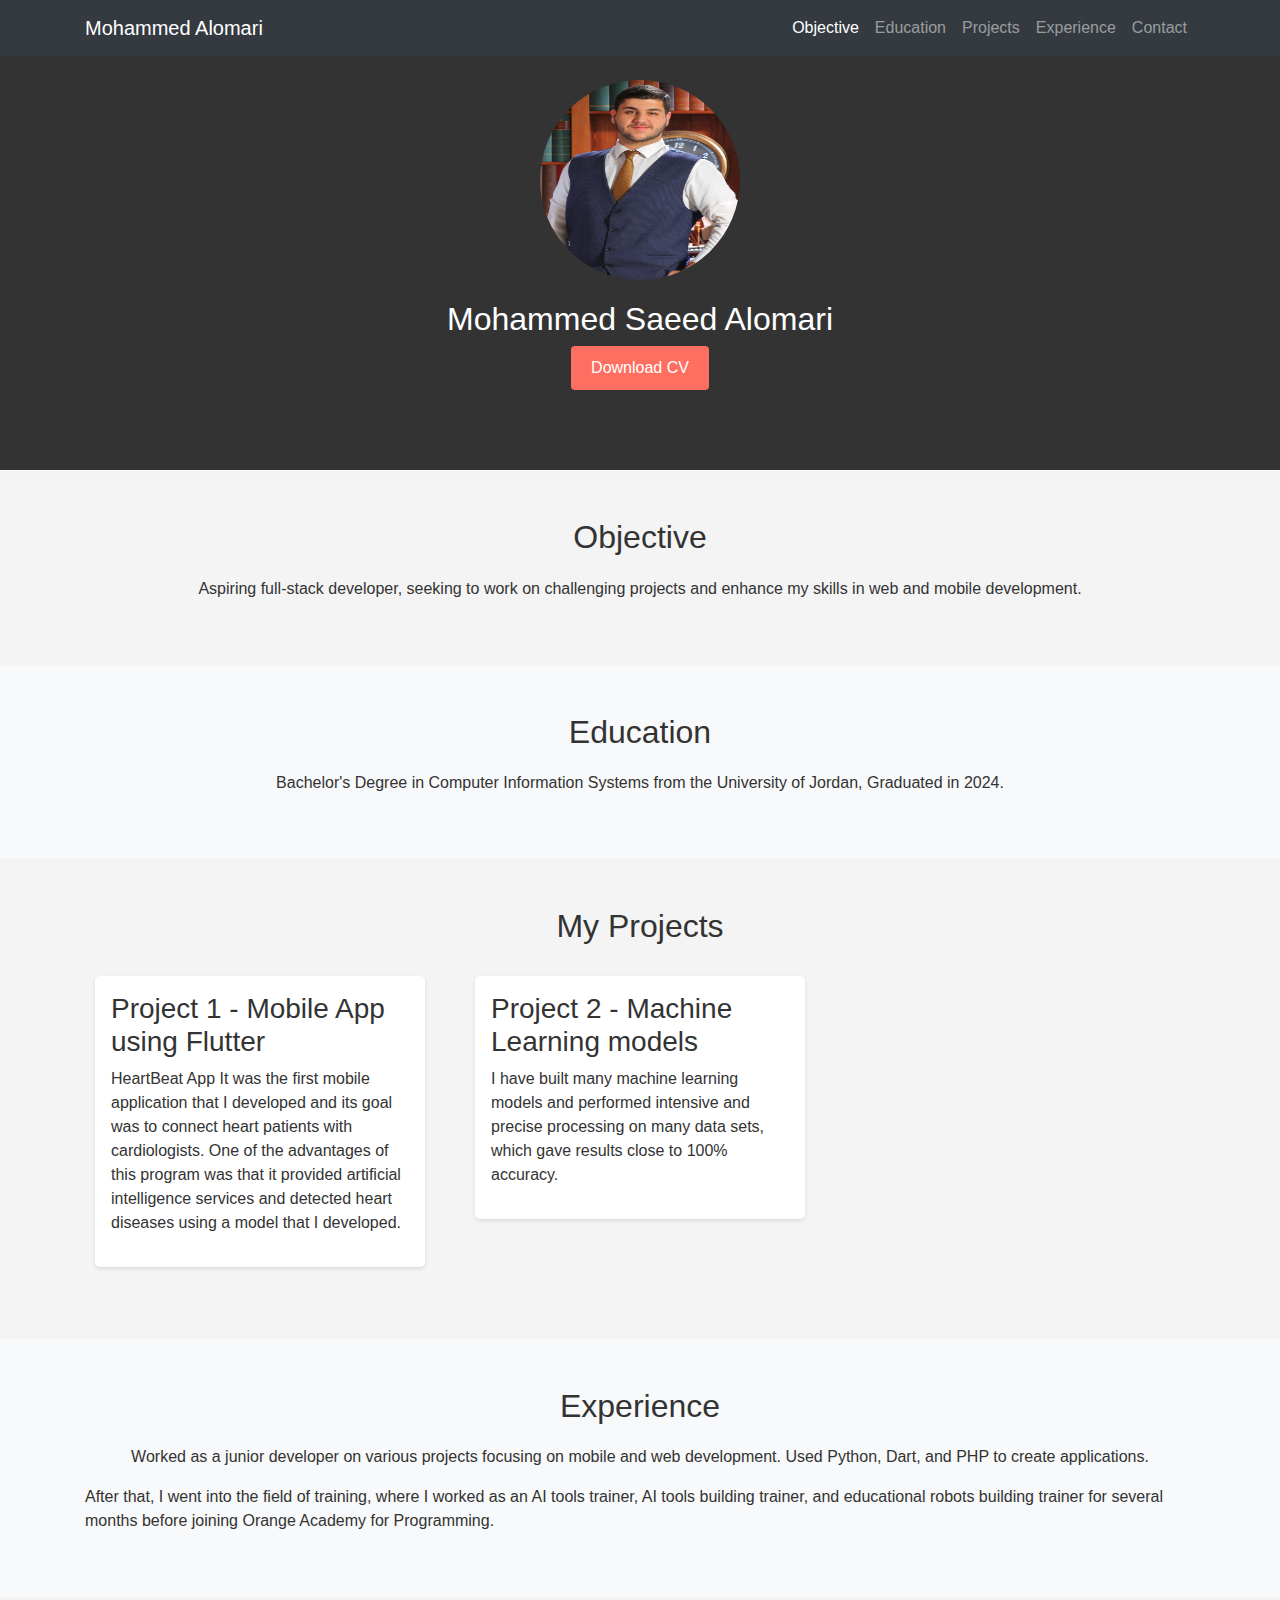
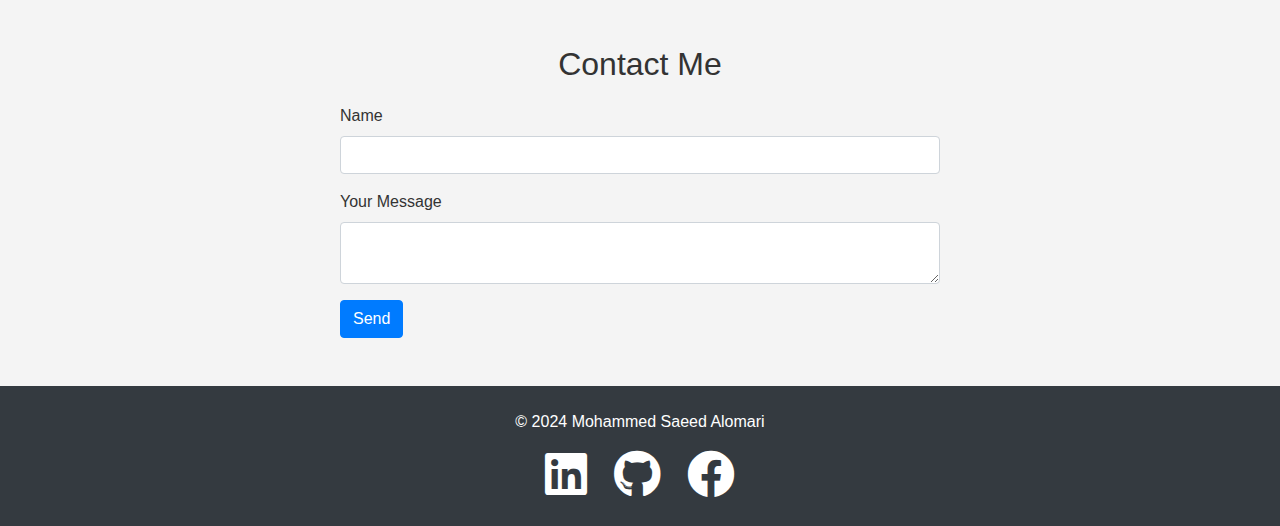
==== portfolio project/index.html @ be1ebe56 "done" ====
<!DOCTYPE html>
<html lang="en">
<head>
    <meta charset="UTF-8">
    <meta name="viewport" content="width=device-width, initial-scale=1.0">
    <title>Mohammed Alomari Portfolio</title>
    <link rel="stylesheet" href="https://cdnjs.cloudflare.com/ajax/libs/font-awesome/6.0.0-beta3/css/all.min.css">
    <link rel="stylesheet" href="https://stackpath.bootstrapcdn.com/bootstrap/4.5.2/css/bootstrap.min.css">
    <link rel="stylesheet" href="style.css">
</head>
<body>

    <!-- Navbar -->
    <nav class="navbar navbar-expand-lg navbar-dark bg-dark fixed-top">
        <div class="container">
            <a class="navbar-brand" href="#">Mohammed Alomari</a>
            <button class="navbar-toggler" type="button" data-toggle="collapse" data-target="#navbarNav" aria-controls="navbarNav" aria-expanded="false" aria-label="Toggle navigation">
                <span class="navbar-toggler-icon"></span>
            </button>
            <div class="collapse navbar-collapse" id="navbarNav">
                <ul class="navbar-nav ml-auto">
                    <li class="nav-item active">
                        <a class="nav-link" href="#objective">Objective</a>
                    </li>
                    <li class="nav-item">
                        <a class="nav-link" href="#education">Education</a>
                    </li>
                    <li class="nav-item">
                        <a class="nav-link" href="#projects">Projects</a>
                    </li>
                    <li class="nav-item">
                        <a class="nav-link" href="#experience">Experience</a>
                    </li>
                    <li class="nav-item">
                        <a class="nav-link" href="#contact">Contact</a>
                    </li>
                </ul>
            </div>
        </div>
    </nav>

    <!-- Header Section -->
    <header class="text-center" id="header">
        <img src="mm.jpg" alt="Mohammed Saeed Alomari" class="profile-image">
        <h1>Mohammed Saeed Alomari</h1>
        <a href="Resume.pdf" class="btn btn-primary">Download CV</a>
    </header>

    <!-- Objective Section -->
    <section id="objective" class="py-5">
        <div class="container">
            <h2 class="text-center">Objective</h2>
            <p class="text-center">Aspiring full-stack developer, seeking to work on challenging projects and enhance my skills in web and mobile development.</p>
        </div>
    </section>

    <!-- Education Section -->
    <section id="education" class="bg-light py-5">
        <div class="container">
            <h2 class="text-center">Education</h2>
            <p class="text-center">Bachelor's Degree in Computer Information Systems from the University of Jordan, Graduated in 2024.</p>
        </div>
    </section>

    <!-- Projects Section -->
    <section id="projects" class="py-5">
        <div class="container">
            <h2 class="text-center">My Projects</h2>
            <div class="row">
                <div class="col-md-6 col-lg-4">
                    <div class="project-card p-3 mb-4">
                        <h3>Project 1 - Mobile App using Flutter</h3>
                        <p>HeartBeat App It was the first mobile application that I developed and its goal was to connect heart patients with cardiologists. One of the advantages of this program was that it provided artificial intelligence services and detected heart diseases using a model that I developed. </p>
                    </div>
                </div>
                <div class="col-md-6 col-lg-4">
                    <div class="project-card p-3 mb-4">
                        <h3>Project 2 - Machine Learning models</h3>
                        <p>I have built many machine learning models and performed intensive and precise processing on many data sets, which gave results close to 100% accuracy.</p>
                    </div>
                </div>
                <!-- يمكنك إضافة مشاريع أخرى هنا بنفس التنسيق -->
            </div>
        </div>
    </section>

    <!-- Experience Section -->
    <section id="experience" class="bg-light py-5">
        <div class="container">
            <h2 class="text-center">Experience</h2>
            <p class="text-center">Worked as a junior developer on various projects focusing on mobile and web development. Used Python, Dart, and PHP to create applications.</p>
            <p>After that, I went into the field of training, where I worked as an AI tools trainer, AI tools building trainer, and educational robots building trainer for several months before joining Orange Academy for Programming. </p>
        </div>
    </section>

    <!-- Contact Section -->
    <section id="contact" class="py-5">
        <div class="container">
            <h2 class="text-center">Contact Me</h2>
            <form action="#" method="post" class="mx-auto" style="max-width: 600px;">
                <div class="form-group">
                    <label for="name">Name</label>
                    <input type="text" id="name" name="name" class="form-control" required>
                </div>
                <div class="form-group">
                    <label for="message">Your Message</label>
                    <textarea id="message" name="message" class="form-control" required></textarea>
                </div>
                <button type="submit" class="btn btn-primary">Send</button>
            </form>
        </div>
    </section>

    <!-- Footer Section -->
    <footer class="bg-dark text-white text-center py-4">
        <p>&copy; 2024 Mohammed Saeed Alomari</p>
        <div class="social-icons">
            <a href="https://www.linkedin.com/in/mohammed-alomari" target="_blank" class="text-white me-3">
                <i class="fab fa-linkedin fa-2x"></i>
            </a>
            <a href="https://www.github.com/mohalomari0" target="_blank" class="text-white me-3">
                <i class="fab fa-github fa-2x"></i>
            </a>
            <a href="https://web.facebook.com/mohammed.alomari" target="_blank" class="text-white me-3">
                <i class="fab fa-facebook fa-2x"></i>
            </a>
        </div>
    </footer>

    <!-- Bootstrap and JavaScript -->
    <script src="https://code.jquery.com/jquery-3.5.1.slim.min.js"></script>
    <script src="https://cdn.jsdelivr.net/npm/@popperjs/core@2.5.4/dist/umd/popper.min.js"></script>
    <script src="https://stackpath.bootstrapcdn.com/bootstrap/4.5.2/js/bootstrap.min.js"></script>
</body>
</html>
---- portfolio project/style.css ----
body {
    font-family: Arial, sans-serif;
    color: #333;
    background-color: #f4f4f4;
    margin: 0;
    padding: 0;
}

header {
    background-color: #333;
    color: #fff;
    padding: 80px 20px;
    text-align: center;
    display: flex;
    flex-flow: column nowrap;
    align-items: center;
}

header h1 {
    font-size: 2rem;
}

.profile-image {
    width: 200px;
    height: 200px;
    border-radius: 50%;
    margin-bottom: 20px;
}

header .btn {
    background-color: #ff6f61;
    color: white;
    padding: 10px 20px;
    border: none;
    cursor: pointer;
    text-decoration: none;
}

header .btn:hover {
    background-color: #333;
}

section {
    padding: 60px 20px;
}

section h2 {
    font-size: 2rem;
    margin-bottom: 20px;
}

.project-card {
    background-color: #fff;
    padding: 20px;
    margin: 10px;
    border-radius: 5px;
    box-shadow: 0 2px 4px rgba(0, 0, 0, 0.1);
}

footer {
    background-color: #333;
    color: #fff;
    padding: 20px;
    text-align: center;
}

footer .social-icons a {
    color: white;
    margin: 0 10px;
    font-size: 1.5rem;
    text-decoration: none;
}

footer .social-icons a:hover {
    color: #ff6f61;
}

@media (max-width: 768px) {
    header h1 {
        font-size: 1.5rem;
    }
    section h2 {
        font-size: 1.5rem;
    }
}
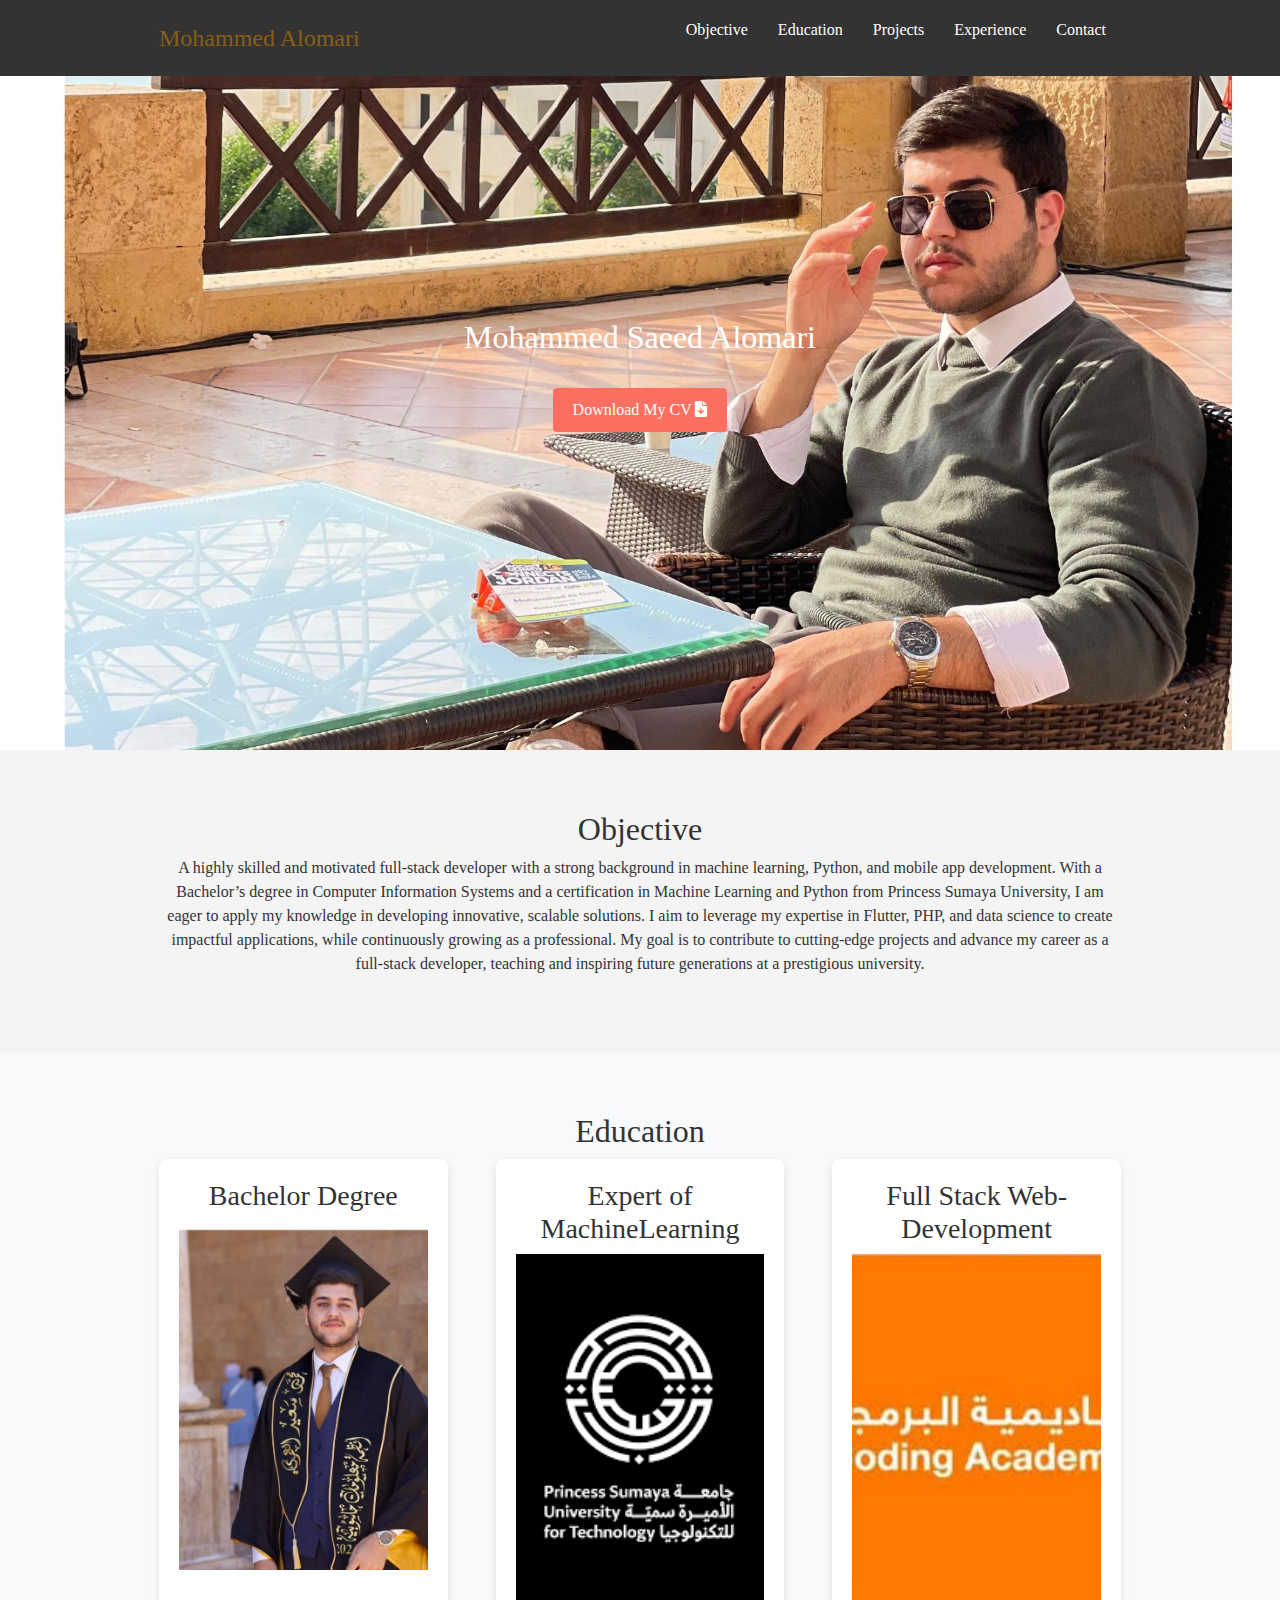
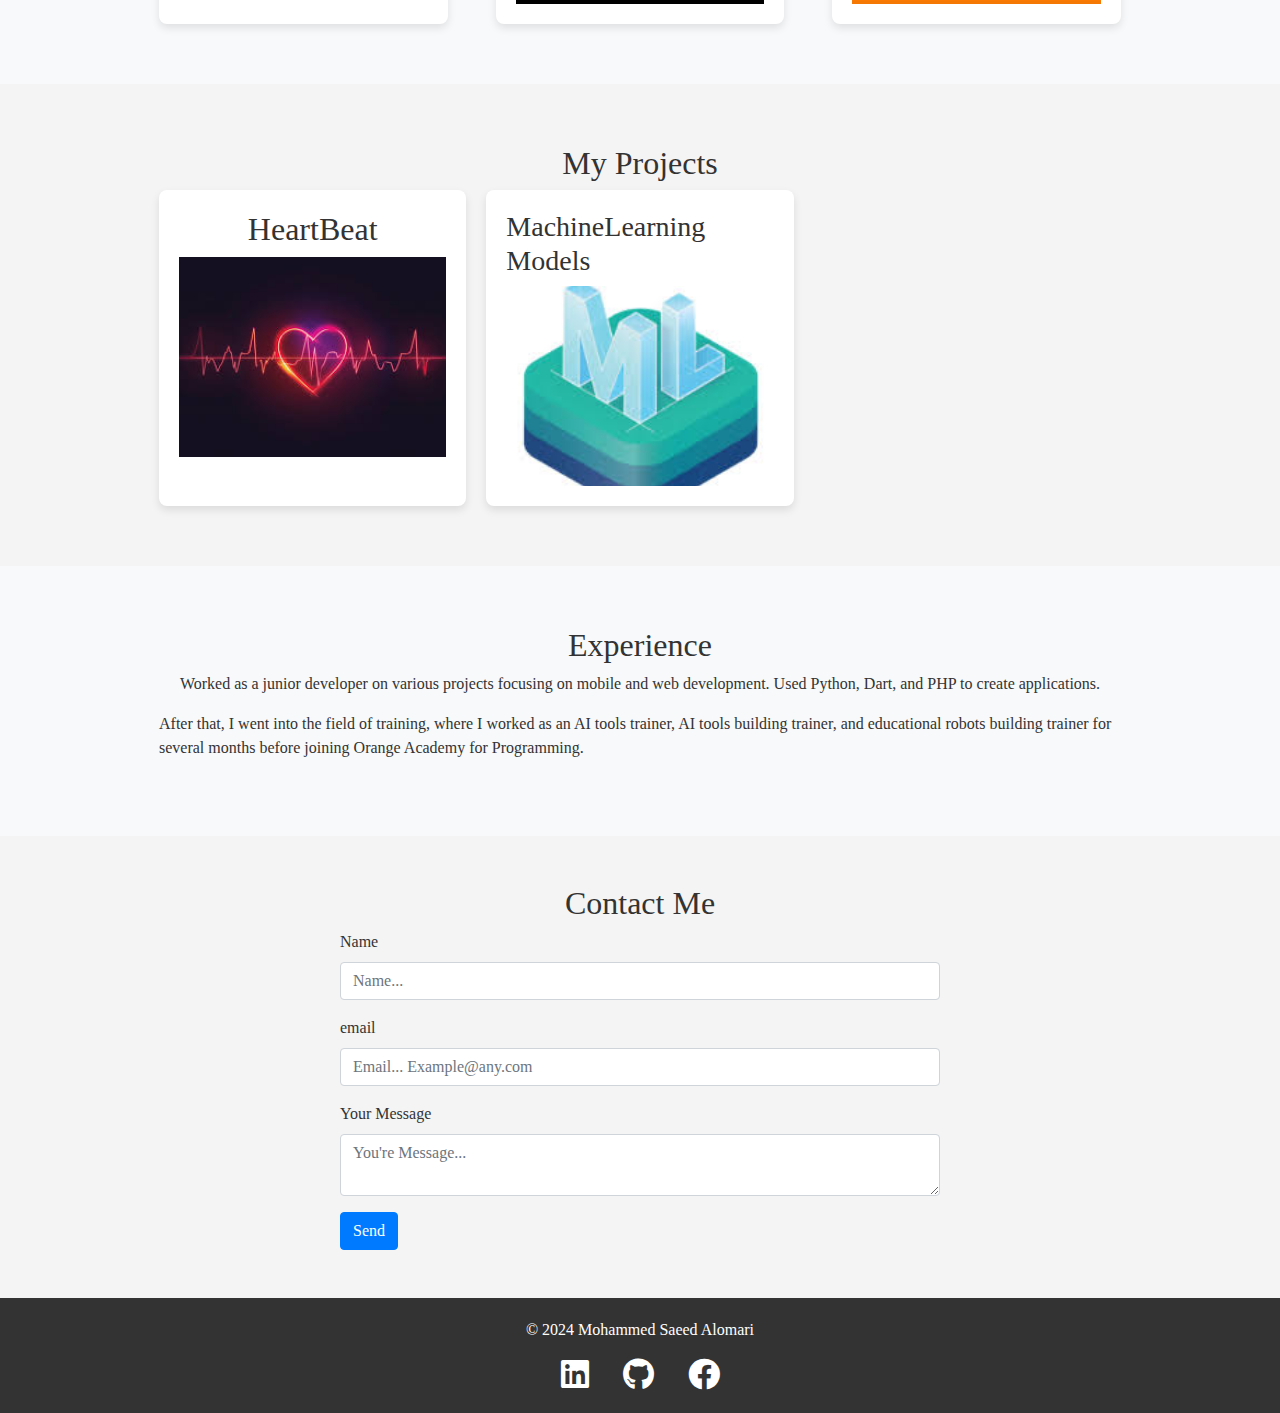
==== commit 30518a94: "Edited" ====
--- a/portfolio project/index.html
+++ b/portfolio project/index.html
@@ -5,87 +5,100 @@
     <meta name="viewport" content="width=device-width, initial-scale=1.0">
     <title>Mohammed Alomari Portfolio</title>
     <link rel="stylesheet" href="https://cdnjs.cloudflare.com/ajax/libs/font-awesome/6.0.0-beta3/css/all.min.css">
+    <link rel="stylesheet" href="https://cdnjs.cloudflare.com/ajax/libs/font-awesome/6.0.0-beta3/css/all.min.css">
     <link rel="stylesheet" href="https://stackpath.bootstrapcdn.com/bootstrap/4.5.2/css/bootstrap.min.css">
     <link rel="stylesheet" href="style.css">
+    <link rel="icon" type="image/x-icon" href="favicon.png">
 </head>
 <body>
 
-    <!-- Navbar -->
-    <nav class="navbar navbar-expand-lg navbar-dark bg-dark fixed-top">
+    <nav class="navbar">
         <div class="container">
             <a class="navbar-brand" href="#">Mohammed Alomari</a>
-            <button class="navbar-toggler" type="button" data-toggle="collapse" data-target="#navbarNav" aria-controls="navbarNav" aria-expanded="false" aria-label="Toggle navigation">
-                <span class="navbar-toggler-icon"></span>
-            </button>
-            <div class="collapse navbar-collapse" id="navbarNav">
-                <ul class="navbar-nav ml-auto">
-                    <li class="nav-item active">
-                        <a class="nav-link" href="#objective">Objective</a>
-                    </li>
-                    <li class="nav-item">
-                        <a class="nav-link" href="#education">Education</a>
-                    </li>
-                    <li class="nav-item">
-                        <a class="nav-link" href="#projects">Projects</a>
-                    </li>
-                    <li class="nav-item">
-                        <a class="nav-link" href="#experience">Experience</a>
-                    </li>
-                    <li class="nav-item">
-                        <a class="nav-link" href="#contact">Contact</a>
-                    </li>
+            <div class="navbar-menu">
+                <ul>
+                    <li><a href="#objective">Objective</a></li>
+                    <li><a href="#education">Education</a></li>
+                    <li><a href="#projects">Projects</a></li>
+                    <li><a href="#experience">Experience</a></li>
+                    <li><a href="#contact">Contact</a></li>
                 </ul>
             </div>
         </div>
     </nav>
 
-    <!-- Header Section -->
     <header class="text-center" id="header">
-        <img src="mm.jpg" alt="Mohammed Saeed Alomari" class="profile-image">
-        <h1>Mohammed Saeed Alomari</h1>
-        <a href="Resume.pdf" class="btn btn-primary">Download CV</a>
+        <div class="header-content">
+            <h1>Mohammed Saeed Alomari</h1>
+            <br>
+            <a href="Resume.pdf" class="btn" download>Download My CV <i class="fa-solid fa-file-arrow-down"></i></a>
+        </div>
     </header>
 
-    <!-- Objective Section -->
-    <section id="objective" class="py-5">
+    <section id="objective" class="section">
         <div class="container">
             <h2 class="text-center">Objective</h2>
-            <p class="text-center">Aspiring full-stack developer, seeking to work on challenging projects and enhance my skills in web and mobile development.</p>
+            <p class="text-center">A highly skilled and motivated full-stack developer with a strong background in machine learning, Python, and mobile app development. With a Bachelor’s degree in Computer Information Systems and a certification in Machine Learning and Python from Princess Sumaya University, I am eager to apply my knowledge in developing innovative, scalable solutions. I aim to leverage my expertise in Flutter, PHP, and data science to create impactful applications, while continuously growing as a professional. My goal is to contribute to cutting-edge projects and advance my career as a full-stack developer, teaching and inspiring future generations at a prestigious university.</p>
         </div>
     </section>
 
-    <!-- Education Section -->
-    <section id="education" class="bg-light py-5">
+    <section id="education" class="section bg-light">
         <div class="container">
             <h2 class="text-center">Education</h2>
-            <p class="text-center">Bachelor's Degree in Computer Information Systems from the University of Jordan, Graduated in 2024.</p>
-        </div>
-    </section>
-
-    <!-- Projects Section -->
-    <section id="projects" class="py-5">
-        <div class="container">
-            <h2 class="text-center">My Projects</h2>
-            <div class="row">
-                <div class="col-md-6 col-lg-4">
-                    <div class="project-card p-3 mb-4">
-                        <h3>Project 1 - Mobile App using Flutter</h3>
-                        <p>HeartBeat App It was the first mobile application that I developed and its goal was to connect heart patients with cardiologists. One of the advantages of this program was that it provided artificial intelligence services and detected heart diseases using a model that I developed. </p>
+            <div class="education-container">
+                <div class="education-card">
+                    <h3>Bachelor Degree</h3>
+                    <img src="ju.jpg" alt="ju">
+                    <div class="education-info">
+                        <h3>Bachelor Degree</h3>
+                        <p>Bachelor's Degree in Computer Information Systems from University of Jordan, Graduated in 2024.</p>
                     </div>
                 </div>
-                <div class="col-md-6 col-lg-4">
-                    <div class="project-card p-3 mb-4">
-                        <h3>Project 2 - Machine Learning models</h3>
-                        <p>I have built many machine learning models and performed intensive and precise processing on many data sets, which gave results close to 100% accuracy.</p>
+                <div class="education-card">
+                    <h3>Expert of MachineLearning</h3>
+                    <img src="su.png" alt="MachineLearning form PSU">
+                    <div class="education-info">
+                        <h3>Princess Sumaya University For Technology</h3>
+                        <p>Machine Learning Course from Princess Sumaya University, which qualifies participants to obtain the title of Machine Learning Tool Builder Expert and is able to build and develop machine learning models. </p>
                     </div>
                 </div>
-                <!-- يمكنك إضافة مشاريع أخرى هنا بنفس التنسيق -->
+                <div class="education-card">
+                    <h3>Full Stack Web-Development</h3>
+                    <img src="oa.jpg" alt="full stack web development from OCA">
+                    <div class="education-info">
+                        <h3>Orange Codding Academy</h3>
+                        <p>Full Stack Web Developer course that qualifies the trainee to be able to create a complete website from scratch with a modern and innovative design.</p>
+                    </div>
+                </div>
             </div>
         </div>
     </section>
 
-    <!-- Experience Section -->
-    <section id="experience" class="bg-light py-5">
+    <section id="projects" class="section">
+        <div class="container">
+            <h2 class="text-center">My Projects</h2>
+            <div class="projects-container">
+                <div class="project-card">
+                    <h2 style="text-align: center;">HeartBeat</h2>
+                    <img src="heartBeat.jpg" alt="HeartBeat project">
+                    <div class="project-info">
+                        <h3>Mobile App using Flutter</h3>
+                        <p>HeartBeat App It was the first mobile application that I developed and its goal was to connect heart patients with cardiologists. One of the advantages of this program was that it provided artificial intelligence services and detected heart diseases using a model that I developed.</p>
+                    </div>
+                </div>
+                <div class="project-card">
+                    <h3>MachineLearning Models</h3>
+                    <img src="ML.jpg" alt="MachineLearning Models">
+                    <div class="project-info">
+                        <h3>Machine Learning models</h3>
+                        <p>I have built many machine learning models and performed intensive and precise processing on many data sets, which gave results close to 100% accuracy.</p>
+                    </div>
+                </div>
+            </div>
+        </div>
+    </section>
+
+    <section id="experience" class="section bg-light">
         <div class="container">
             <h2 class="text-center">Experience</h2>
             <p class="text-center">Worked as a junior developer on various projects focusing on mobile and web development. Used Python, Dart, and PHP to create applications.</p>
@@ -93,43 +106,44 @@
         </div>
     </section>
 
-    <!-- Contact Section -->
     <section id="contact" class="py-5">
         <div class="container">
             <h2 class="text-center">Contact Me</h2>
             <form action="#" method="post" class="mx-auto" style="max-width: 600px;">
                 <div class="form-group">
                     <label for="name">Name</label>
-                    <input type="text" id="name" name="name" class="form-control" required>
+                    <input type="text" id="name" name="name" class="form-control" required placeholder="Name...">
+                </div>
+                <div class="form-group">
+                    <label for="email">email</label>
+                    <input type="email" id="email" name="email" class="form-control" required placeholder="Email... Example@any.com">
                 </div>
                 <div class="form-group">
                     <label for="message">Your Message</label>
-                    <textarea id="message" name="message" class="form-control" required></textarea>
+                    <textarea id="message" name="message" class="form-control" required placeholder="You're Message..."></textarea>
                 </div>
                 <button type="submit" class="btn btn-primary">Send</button>
             </form>
         </div>
     </section>
-
-    <!-- Footer Section -->
-    <footer class="bg-dark text-white text-center py-4">
+    <footer>
         <p>&copy; 2024 Mohammed Saeed Alomari</p>
         <div class="social-icons">
-            <a href="https://www.linkedin.com/in/mohammed-alomari" target="_blank" class="text-white me-3">
+            <a href="https://www.linkedin.com/in/mohammed-alomari" target="_blank">
                 <i class="fab fa-linkedin fa-2x"></i>
             </a>
-            <a href="https://www.github.com/mohalomari0" target="_blank" class="text-white me-3">
+            <a href="https://www.github.com/mohalomari0" target="_blank">
                 <i class="fab fa-github fa-2x"></i>
             </a>
-            <a href="https://web.facebook.com/mohammed.alomari" target="_blank" class="text-white me-3">
+            <a href="https://web.facebook.com/mohammed.alomari" target="_blank">
                 <i class="fab fa-facebook fa-2x"></i>
             </a>
         </div>
     </footer>
 
-    <!-- Bootstrap and JavaScript -->
     <script src="https://code.jquery.com/jquery-3.5.1.slim.min.js"></script>
     <script src="https://cdn.jsdelivr.net/npm/@popperjs/core@2.5.4/dist/umd/popper.min.js"></script>
     <script src="https://stackpath.bootstrapcdn.com/bootstrap/4.5.2/js/bootstrap.min.js"></script>
+
 </body>
 </html>
--- a/portfolio project/style.css
+++ b/portfolio project/style.css
@@ -1,3 +1,10 @@
+* {
+    margin: 0;
+    padding: 0;
+    box-sizing: border-box;
+    font-family: cursive;
+}
+
 body {
     font-family: Arial, sans-serif;
     color: #333;
@@ -7,24 +14,21 @@
 }
 
 header {
-    background-color: #333;
-    color: #fff;
-    padding: 80px 20px;
+    background-image: url('mm.jpg');
+    background-size: cover;
+    background-position: center;
+    color: white;
+    padding: 100px 20px;
     text-align: center;
     display: flex;
-    flex-flow: column nowrap;
+    flex-direction: column;
+    justify-content: center;
     align-items: center;
+    height: 750px;
 }
 
 header h1 {
     font-size: 2rem;
-}
-
-.profile-image {
-    width: 200px;
-    height: 200px;
-    border-radius: 50%;
-    margin-bottom: 20px;
 }
 
 header .btn {
@@ -40,34 +44,162 @@
     background-color: #333;
 }
 
-section {
+.navbar {
+    background-color: #333;
+    color: #fff;
+    padding: 15px 20px;
+    position: fixed;
+    width: 100%;
+    top: 0;
+    left: 0;
+    z-index: 999;
+}
+
+.navbar .navbar-brand {
+    font-size: 1.5rem;
+    float: left;
+    color:#cd820091;
+}
+
+.navbar-menu ul {
+    display: flex;
+    justify-content: flex-end;
+}
+
+.navbar-menu ul li {
+    list-style: none;
+}
+
+.navbar-menu ul li a {
+    color: white;
+    text-decoration: none;
+    font-size: 1rem;
+    padding: 0 15px;
+}
+
+.navbar-menu ul li a:hover {
+    color: #ff6f61;
+}
+
+.section {
     padding: 60px 20px;
 }
 
-section h2 {
-    font-size: 2rem;
-    margin-bottom: 20px;
+.section.bg-light {
+    background-color: #f9f9f9;
+}
+
+.container {
+    width: 80%;
+    margin: 0 auto;
+}
+
+.text-center {
+    text-align: center;
+}
+
+.education-container {
+    display: flex;
+    gap: 20px;
+    justify-content: space-between;
+    flex-wrap: wrap;
+}
+
+.education-card {
+    background-color: #fff;
+    padding: 20px;
+    border-radius: 8px;
+    box-shadow: 0 4px 8px rgba(0, 0, 0, 0.1);
+    width: 30%;
+    text-align: center;
+    overflow: hidden;
+    transition: transform 0.3s ease, box-shadow 0.3s ease;
+}
+
+.education-card img {
+    width: 100%;
+    height: 350px;
+    object-fit: cover;
+}
+
+.education-info {
+    padding: 15px;
+    display: none;
+}
+
+.education-card:hover {
+    transform: scale(1.05);
+    box-shadow: 0 6px 12px rgba(0, 0, 0, 0.2);
+}
+
+.education-card:hover .education-info {
+    display: block;
+}
+
+.education-info h3 {
+    font-size: 1.2rem;
+    margin-bottom: 10px;
+}
+
+.education-info p {
+    font-size: 0.9rem;
+    color: #666;
+}
+
+.projects-container {
+    display: grid;
+    grid-template-columns: repeat(auto-fill, minmax(300px, 1fr));
+    gap: 20px;
 }
 
 .project-card {
     background-color: #fff;
     padding: 20px;
-    margin: 10px;
-    border-radius: 5px;
-    box-shadow: 0 2px 4px rgba(0, 0, 0, 0.1);
+    border-radius: 8px;
+    box-shadow: 0 4px 8px rgba(0, 0, 0, 0.1);
+    overflow: hidden;
+    transition: transform 1s ease, box-shadow 0.3s ease;
+}
+
+.project-card img {
+    width: 100%;
+    height: 200px;
+    object-fit: cover;
+}
+
+.project-card:hover {
+    transform: scale(1.05);
+    box-shadow: 0 6px 12px rgba(0, 0, 0, 0.2);
+}
+
+.project-info {
+    padding: 15px;
+    display: none;
+}
+
+.project-card:hover .project-info {
+    display: block;
+}
+
+.project-info h3 {
+    margin-bottom: 10px;
+}
+
+.project-info p {
+    font-size: 0.9rem;
+    color: #666;
 }
 
 footer {
     background-color: #333;
-    color: #fff;
-    padding: 20px;
+    color: white;
+    padding: 20px 0;
     text-align: center;
 }
 
 footer .social-icons a {
     color: white;
-    margin: 0 10px;
-    font-size: 1.5rem;
+    margin: 0 15px;
     text-decoration: none;
 }
 
@@ -79,7 +211,26 @@
     header h1 {
         font-size: 1.5rem;
     }
+
     section h2 {
         font-size: 1.5rem;
     }
-}
+
+    .navbar-menu ul {
+        display: block;
+    }
+
+    .navbar-menu ul li {
+        padding: 5px 0;
+    }
+
+    .education-card {
+        width: 100%;
+    }
+}
+
+@media (max-width: 480px) {
+    header h1 {
+        font-size: 1.2rem;
+    }
+}
